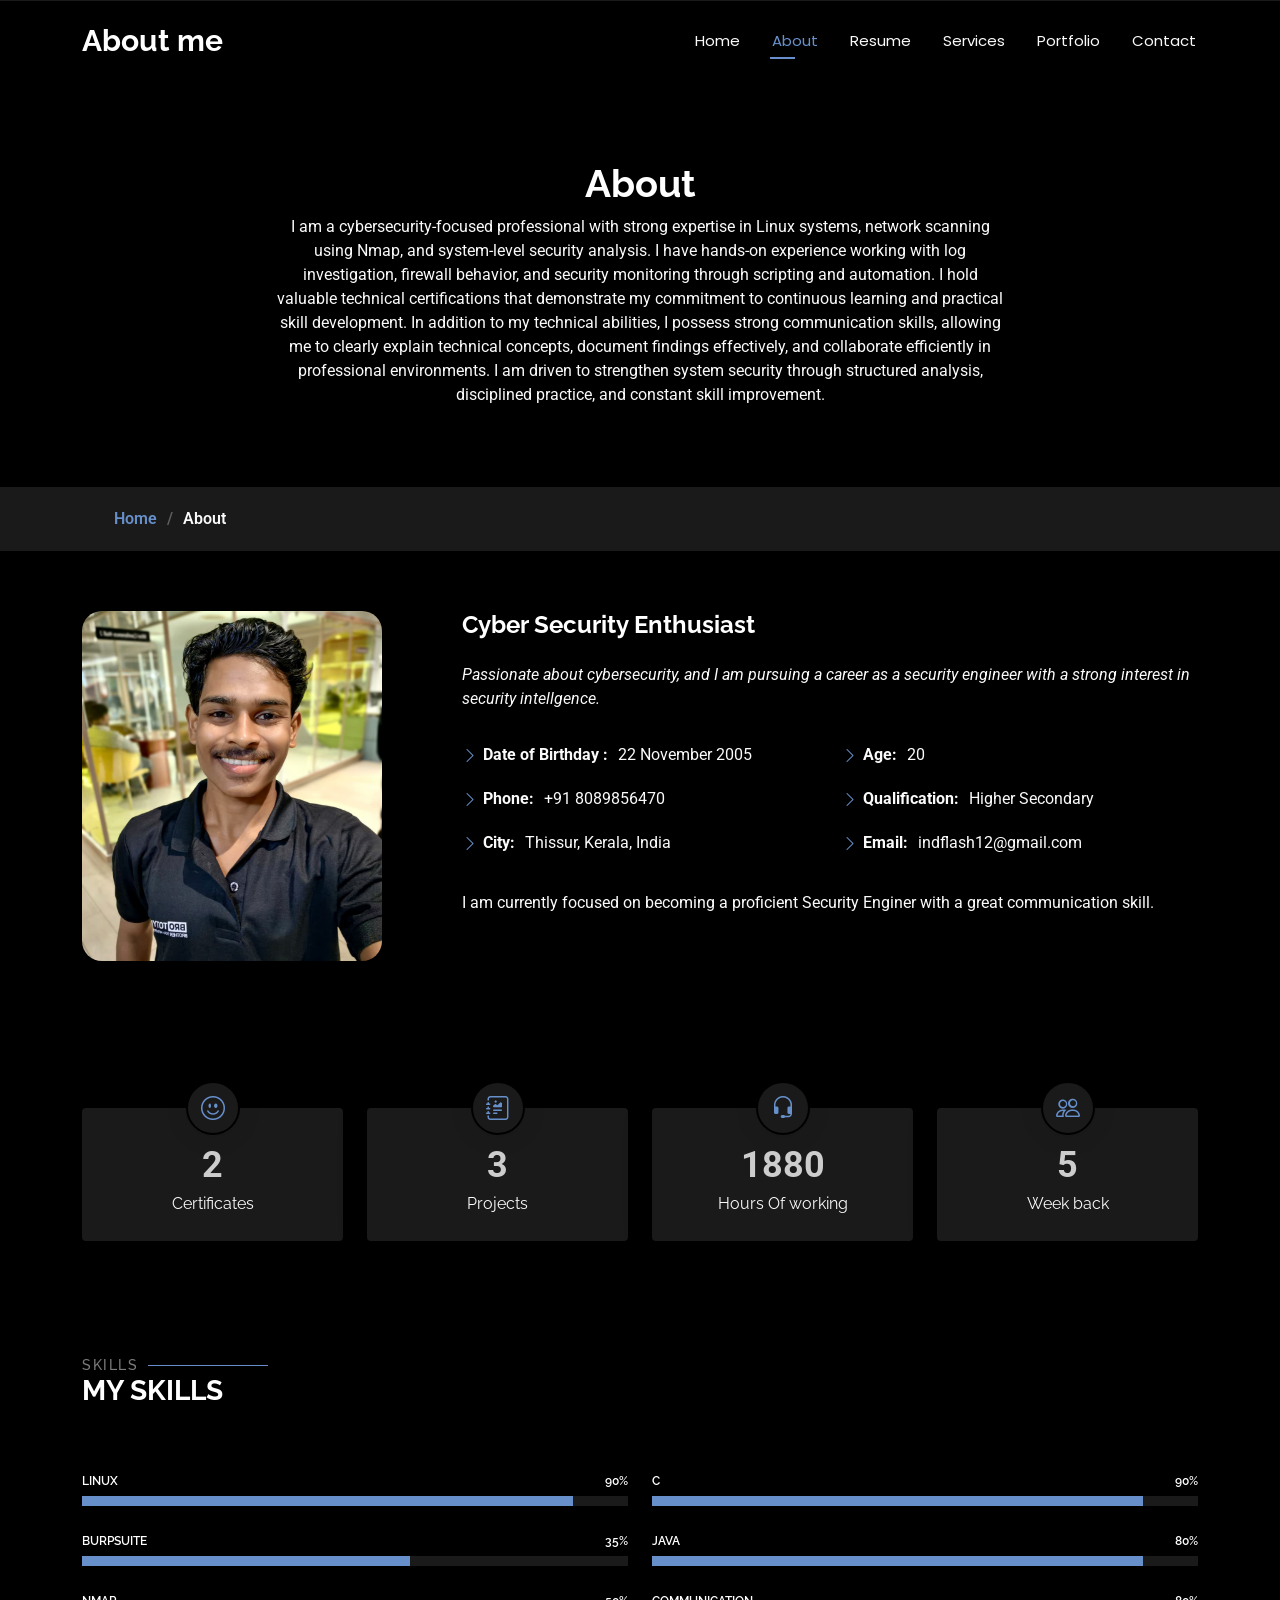
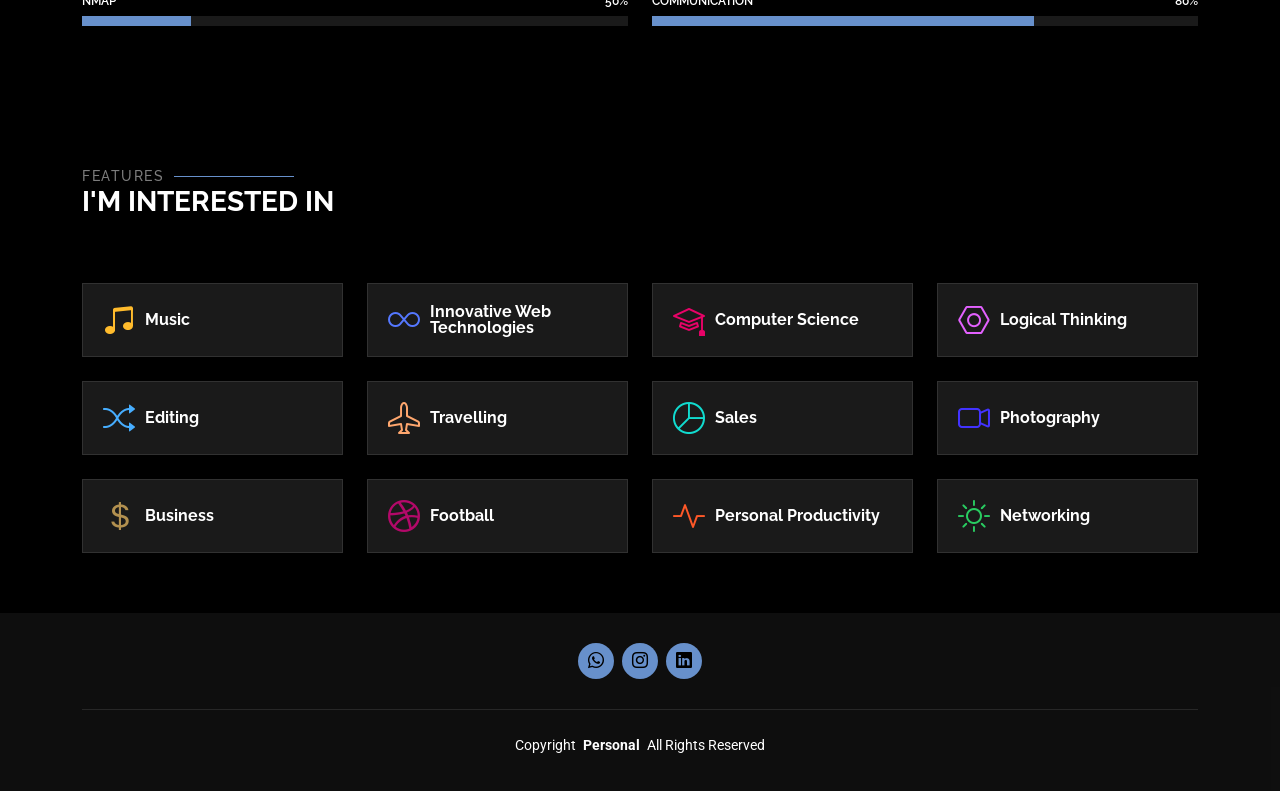
==== about.html @ f8dc9e4d "Add files via upload" ====
<!DOCTYPE html>
<html lang="en">

<head>
  <meta charset="utf-8">
  <meta content="width=device-width, initial-scale=1.0" name="viewport">
  <title>About | Salmanul Faris</title>
  <meta name="description" content="">
  <meta name="keywords" content="">

  <!-- Favicons -->
  <link href="assets/img/apple-touch-icon.png" rel="apple-touch-icon">
  <link rel="icon" href="assets/img/my icon.jpg">

  <!-- Fonts -->
  <link href="https://fonts.googleapis.com" rel="preconnect">
  <link href="https://fonts.gstatic.com" rel="preconnect" crossorigin>
  <link
    href="https://fonts.googleapis.com/css2?family=Roboto:ital,wght@0,100;0,300;0,400;0,500;0,700;0,900;1,100;1,300;1,400;1,500;1,700;1,900&family=Poppins:ital,wght@0,100;0,200;0,300;0,400;0,500;0,600;0,700;0,800;0,900;1,100;1,200;1,300;1,400;1,500;1,600;1,700;1,800;1,900&family=Raleway:ital,wght@0,100;0,200;0,300;0,400;0,500;0,600;0,700;0,800;0,900;1,100;1,200;1,300;1,400;1,500;1,600;1,700;1,800;1,900&display=swap"
    rel="stylesheet">

  <!-- Vendor CSS Files -->
  <link href="assets/vendor/bootstrap/css/bootstrap.min.css" rel="stylesheet">
  <link href="assets/vendor/bootstrap-icons/bootstrap-icons.css" rel="stylesheet">
  <link href="assets/vendor/aos/aos.css" rel="stylesheet">
  <link href="assets/vendor/swiper/swiper-bundle.min.css" rel="stylesheet">
  <link href="assets/vendor/glightbox/css/glightbox.min.css" rel="stylesheet">

  <!-- Main CSS File -->
  <link href="assets/css/main.css" rel="stylesheet">

  <!-- =======================================================
  * Template Name: Personal
  * Template URL: https://bootstrapmade.com/personal-free-resume-bootstrap-template/
  * Updated: Mar 05 2025 with Bootstrap v5.3.3
  * Author: BootstrapMade.com
  * License: https://bootstrapmade.com/license/
  ======================================================== -->
</head>

<body class="about-page">

  <header id="header" class="header d-flex align-items-center fixed-top">
    <div class="container-fluid container-xl position-relative d-flex align-items-center justify-content-between">

      <a href="index.html" class="logo d-flex align-items-center">
        <!-- Uncomment the line below if you also wish to use an image logo -->
        <!-- <img src="assets/img/logo.webp" alt=""> -->
        <h1 class="sitename">About me</h1>
      </a>

      <nav id="navmenu" class="navmenu">
        <ul>
          <li><a href="index.html" target="_self">Home</a></li>
          <li><a href="about.html" class="active" target="_self">About</a></li>
          <li><a href="resume.html" target="_self">Resume</a></li>
          <li><a href="services.html" target="_self">Services</a></li>
          <li><a href="portfolio.html" target="_self">Portfolio</a></li>
          <li><a href="contact.html" target="_self">Contact</a></li>
        </ul>
        <i class="mobile-nav-toggle d-xl-none bi bi-list"></i>
      </nav>

    </div>
  </header>

  <main class="main">

    <!-- Page Title -->
    <div class="page-title" data-aos="fade">
      <div class="heading">
        <div class="container">
          <div class="row d-flex justify-content-center text-center">
            <div class="col-lg-8">
              <h1>About</h1>
              <p class="mb-0">
                I am a cybersecurity-focused professional with strong expertise in Linux systems, network scanning using Nmap, and system-level security analysis. I have hands-on experience working with log investigation, firewall behavior, and security monitoring through scripting and automation.
                I hold valuable technical certifications that demonstrate my commitment to continuous learning and practical skill development.
                In addition to my technical abilities, I possess strong communication skills, allowing me to clearly explain technical concepts, document findings effectively, and collaborate efficiently in professional environments. I am driven to strengthen system security through structured analysis, disciplined practice, and constant skill improvement.

              </p>
            </div>
          </div>
        </div>
      </div>
      <nav class="breadcrumbs">
        <div class="container">
          <ol>
            <li><a href="index.html">Home</a></li>
            <li class="current">About</li>
          </ol>
        </div>
      </nav>
    </div><!-- End Page Title -->

    <!-- About Section -->
    <section id="about" class="about section">

      <div class="container" data-aos="fade-up" data-aos-delay="100">

        <div class="row gy-4 justify-content-center">
          <div class="col-lg-4">
            <img src="assets/img/CORDINATOR.jpeg" class="img-fluid" alt=""
              style="width: 300px; height: 350px; border-radius: 20px;">
          </div>
          <div class="col-lg-8 content">
            <h2>Cyber Security Enthusiast</h2>
            <p class="fst-italic py-3">
              Passionate about cybersecurity, and I am pursuing a career as a security engineer with a strong interest
              in security intellgence.
            </p>
            <div class="row">
              <div class="col-lg-6">
                <ul>
                  <li><i class="bi bi-chevron-right"></i> <strong>Date of Birthday :</strong> <span>22 November
                      2005</span>
                  </li>
                  <li><i class="bi bi-chevron-right"></i> <strong>Phone:</strong> <span>+91 8089856470</span></li>
                  <li><i class="bi bi-chevron-right"></i> <strong>City:</strong> <span>Thissur, Kerala, India</span>
                  </li>
                </ul>
              </div>
              <div class="col-lg-6">
                <ul>
                  <li><i class="bi bi-chevron-right"></i> <strong>Age:</strong> <span>20</span></li>
                  <li><i class="bi bi-chevron-right"></i> <strong>Qualification:</strong> <span>Higher Secondary</span>
                  </li>
                  <li><i class="bi bi-chevron-right"></i> <strong>Email:</strong> <span>indflash12@gmail.com</span>
                  </li>
                </ul>
              </div>
            </div>
            <p class="py-3">
              I am currently focused on becoming a proficient Security Enginer with a great communication skill.

            </p>
          </div>
        </div>

      </div>

    </section><!-- /About Section -->

    <!-- Stats Section -->
    <section id="stats" class="stats section">

      <div class="container" data-aos="fade-up" data-aos-delay="100">

        <div class="row gy-4">

          <div class="col-lg-3 col-md-6 d-flex flex-column align-items-center">
            <i class="bi bi-emoji-smile"></i>
            <div class="stats-item">
              <span data-purecounter-start="0" data-purecounter-end="3" data-purecounter-duration="1"
                class="purecounter"></span>
              <p>Certificates</p>
            </div>
          </div><!-- End Stats Item -->

          <div class="col-lg-3 col-md-6 d-flex flex-column align-items-center">
            <i class="bi bi-journal-richtext"></i>
            <div class="stats-item">
              <span data-purecounter-start="0" data-purecounter-end="5" data-purecounter-duration="1"
                class="purecounter"></span>
              <p>Projects</p>
            </div>
          </div><!-- End Stats Item -->

          <div class="col-lg-3 col-md-6 d-flex flex-column align-items-center">
            <i class="bi bi-headset"></i>
            <div class="stats-item">
              <span data-purecounter-start="0" data-purecounter-end="3134" data-purecounter-duration="1"
                class="purecounter"></span>
              <p>Hours Of working</p>
            </div>
          </div><!-- End Stats Item -->

          <div class="col-lg-3 col-md-6 d-flex flex-column align-items-center">
            <i class="bi bi-people"></i>
            <div class="stats-item">
              <span data-purecounter-start="0" data-purecounter-end="5" data-purecounter-duration="0"
                class="purecounter"></span>
              <p>Week back</p>
            </div>
          </div><!-- End Stats Item -->

        </div>

      </div>

    </section><!-- /Stats Section -->

    <!-- Skills Section -->
    <section id="skills" class="skills section">

      <!-- Section Title -->
      <div class="container section-title" data-aos="fade-up">
        <h2>Skills</h2>
        <div><span>My</span> <span class="description-title">Skills</span></div>
      </div><!-- End Section Title -->

      <div class="container" data-aos="fade-up" data-aos-delay="100">

        <div class="row skills-content skills-animation">

          <div class="col-lg-6">

            <div class="progress">
              <span class="skill"><span>Linux</span> <i class="val">90%</i></span>
              <div class="progress-bar-wrap">
                <div class="progress-bar" role="progressbar" aria-valuenow="90" aria-valuemin="0" aria-valuemax="100">
                </div>
              </div>
            </div><!-- End Skills Item -->

            <div class="progress">
              <span class="skill"><span>Burpsuite</span> <i class="val">35%</i></span>
              <div class="progress-bar-wrap">
                <div class="progress-bar" role="progressbar" aria-valuenow="60" aria-valuemin="0" aria-valuemax="100">
                </div>
              </div>
            </div><!-- End Skills Item -->

            <div class="progress">
              <span class="skill"><span>Nmap</span> <i class="val">50%</i></span>
              <div class="progress-bar-wrap">
                <div class="progress-bar" role="progressbar" aria-valuenow="20" aria-valuemin="0" aria-valuemax="100">
                </div>
              </div>
            </div><!-- End Skills Item -->

          </div>

          <div class="col-lg-6">

            <div class="progress">
              <span class="skill"><span>C</span> <i class="val">90%</i></span>
              <div class="progress-bar-wrap">
                <div class="progress-bar" role="progressbar" aria-valuenow="90" aria-valuemin="0" aria-valuemax="100">
                </div>
              </div>
            </div><!-- End Skills Item -->

            <div class="progress">
              <span class="skill"><span>Java</span> <i class="val">80%</i></span>
              <div class="progress-bar-wrap">
                <div class="progress-bar" role="progressbar" aria-valuenow="90" aria-valuemin="0" aria-valuemax="100">
                </div>
              </div>
            </div><!-- End Skills Item -->

            <div class="progress">
              <span class="skill"><span>Communication </span> <i class="val">80%</i></span>
              <div class="progress-bar-wrap">
                <div class="progress-bar" role="progressbar" aria-valuenow="70" aria-valuemin="0" aria-valuemax="100">
                </div>
              </div>
            </div><!-- End Skills Item -->

          </div>

        </div>

      </div>

    </section><!-- /Skills Section -->

    <!-- Interests Section -->
    <section id="interests" class="interests section">

      <!-- Section Title -->
      <div class="container section-title" data-aos="fade-up">
        <h2>Features</h2>
        <div><span>I'm</span> <span class="description-title">interested in</span></div>
      </div><!-- End Section Title -->

      <div class="container">

        <div class="row gy-4">

          <div class="col-lg-3 col-md-4" data-aos="fade-up" data-aos-delay="100">
            <div class="features-item">
              <i class="bi bi-music-note-beamed" style="color: #ffbb2c;"></i>
              <h3><a href="" class="stretched-link">Music</a></h3>
            </div>
          </div><!-- End Feature Item -->

          <div class="col-lg-3 col-md-4" data-aos="fade-up" data-aos-delay="200">
            <div class="features-item">
              <i class="bi bi-infinity" style="color: #5578ff;"></i>
              <h3><a href="" class="stretched-link">Innovative Web Technologies</a></h3>
            </div>
          </div><!-- End Feature Item -->

          <div class="col-lg-3 col-md-4" data-aos="fade-up" data-aos-delay="300">
            <div class="features-item">
              <i class="bi bi-mortarboard" style="color: #e80368;"></i>
              <h3><a href="" class="stretched-link">Computer Science</a></h3>
            </div>
          </div><!-- End Feature Item -->

          <div class="col-lg-3 col-md-4" data-aos="fade-up" data-aos-delay="400">
            <div class="features-item">
              <i class="bi bi-nut" style="color: #e361ff;"></i>
              <h3><a href="" class="stretched-link">Logical Thinking</a></h3>
            </div>
          </div><!-- End Feature Item -->

          <div class="col-lg-3 col-md-4" data-aos="fade-up" data-aos-delay="500">
            <div class="features-item">
              <i class="bi bi-shuffle" style="color: #47aeff;"></i>
              <h3><a href="" class="stretched-link">Editing</a></h3>
            </div>
          </div><!-- End Feature Item -->

          <div class="col-lg-3 col-md-4" data-aos="fade-up" data-aos-delay="600">
            <div class="features-item">
              <i class="bi bi-airplane" style="color: #ffa76e;"></i>
              <h3><a href="" class="stretched-link">Travelling</a></h3>
            </div>
          </div><!-- End Feature Item -->

          <div class="col-lg-3 col-md-4" data-aos="fade-up" data-aos-delay="700">
            <div class="features-item">
              <i class="bi bi-pie-chart" style="color: #11dbcf;"></i>
              <h3><a href="" class="stretched-link">Sales</a></h3>
            </div>
          </div><!-- End Feature Item -->

          <div class="col-lg-3 col-md-4" data-aos="fade-up" data-aos-delay="800">
            <div class="features-item">
              <i class="bi bi-camera-video" style="color: #4233ff;"></i>
              <h3><a href="" class="stretched-link">Photography</a></h3>
            </div>
          </div><!-- End Feature Item -->

          <div class="col-lg-3 col-md-4" data-aos="fade-up" data-aos-delay="900">
            <div class="features-item">
              <i class="bi bi-currency-dollar" style="color: #b2904f;"></i>
              <h3><a href="" class="stretched-link">Business</a></h3>
            </div>
          </div><!-- End Feature Item -->

          <div class="col-lg-3 col-md-4" data-aos="fade-up" data-aos-delay="1000">
            <div class="features-item">
              <i class="bi bi-dribbble" style="color: #b20969;"></i>
              <h3><a href="" class="stretched-link">Football</a></h3>
            </div>
          </div><!-- End Feature Item -->

          <div class="col-lg-3 col-md-4" data-aos="fade-up" data-aos-delay="1100">
            <div class="features-item">
              <i class="bi bi-activity" style="color: #ff5828;"></i>
              <h3><a href="" class="stretched-link">Personal Productivity</a></h3>
            </div>
          </div><!-- End Feature Item -->

          <div class="col-lg-3 col-md-4" data-aos="fade-up" data-aos-delay="1200">
            <div class="features-item">
              <i class="bi bi-brightness-high" style="color: #29cc61;"></i>
              <h3><a href="" class="stretched-link">Networking </a></h3>
            </div>
          </div><!-- End Feature Item -->

        </div>

      </div>

    </section><!-- /Interests Section -->

  </main>

  <footer id="footer" class="footer dark-background">
    <div class="container">
      <div class="social-links d-flex justify-content-center">
        <a href="https://wa.me/8139803509"><i class="bi bi-whatsapp"></i></a>
        <!-- <a href="https://www.facebook.com/share/1PWRgGKurD/?mibextid=wwXIfr"><i class="bi bi-facebook"></i></a> -->
        <a href="https://www.instagram.com/salmanuleyy/"><i class="bi bi-instagram"></i></a>
        <a href="https://www.linkedin.com/in/salmanul-faris-62667a25b/"><i class="bi bi-linkedin"></i></a>
      </div>

    </div>
    <div class="container">
      <div class="copyright">
        <span>Copyright</span> <strong class="px-1 sitename">Personal</strong> <span>All Rights Reserved</span>
      </div>
      <div class="credits">
        <!-- All the links in the footer should remain intact. -->
        <!-- You can delete the links only if you've purchased the pro version. -->
        <!-- Licensing information: https://bootstrapmade.com/license/ -->
        <!-- Purchase the pro version with working PHP/AJAX contact form: [buy-url] -->
        <!-- Designed by <a href="https://bootstrapmade.com/">BootstrapMade</a> -->
      </div>
    </div>
    </div>
  </footer>

  <!-- Scroll Top -->
  <a href="#" id="scroll-top" class="scroll-top d-flex align-items-center justify-content-center"><i
      class="bi bi-arrow-up-short"></i></a>

  <!-- Preloader -->
  <div id="preloader"></div>

  <!-- Vendor JS Files -->
  <script src="assets/vendor/bootstrap/js/bootstrap.bundle.min.js"></script>
  <script src="assets/vendor/php-email-form/validate.js"></script>
  <script src="assets/vendor/aos/aos.js"></script>
  <script src="assets/vendor/typed.js/typed.umd.js"></script>
  <script src="assets/vendor/purecounter/purecounter_vanilla.js"></script>
  <script src="assets/vendor/waypoints/noframework.waypoints.js"></script>
  <script src="assets/vendor/swiper/swiper-bundle.min.js"></script>
  <script src="assets/vendor/glightbox/js/glightbox.min.js"></script>
  <script src="assets/vendor/imagesloaded/imagesloaded.pkgd.min.js"></script>
  <script src="assets/vendor/isotope-layout/isotope.pkgd.min.js"></script>

  <!-- Main JS File -->
  <script src="assets/js/main.js"></script>

</body>

</html>
---- assets/css/main.css ----
/**
* Template Name: Personal
* Template URL: https://bootstrapmade.com/personal-free-resume-bootstrap-template/
* Updated: Mar 05 2025 with Bootstrap v5.3.3
* Author: BootstrapMade.com
* License: https://bootstrapmade.com/license/
*/

/*--------------------------------------------------------------
# Font & Color Variables
# Help: https://bootstrapmade.com/color-system/
--------------------------------------------------------------*/
/* Fonts */
:root {
  --default-font: "Roboto",  system-ui, -apple-system, "Segoe UI", Roboto, "Helvetica Neue", Arial, "Noto Sans", "Liberation Sans", sans-serif, "Apple Color Emoji", "Segoe UI Emoji", "Segoe UI Symbol", "Noto Color Emoji";
  --heading-font: "Raleway",  sans-serif;
  --nav-font: "Poppins",  sans-serif;
}

/* Global Colors - The following color variables are used throughout the website. Updating them here will change the color scheme of the entire website */
:root { 
  --background-color: #000000; /* Background color for the entire website, including individual sections */
  --default-color: #fafafa; /* Default color used for the majority of the text content across the entire website */
  --heading-color: #ffffff; /* Color for headings, subheadings and title throughout the website */
  --accent-color:#6790cb; /* Accent color that represents your brand on the website. It's used for buttons, links, and other elements that need to stand out */
  --surface-color: #1a1a1a; /* The surface color is used as a background of boxed elements within sections, such as cards, icon boxes, or other elements that require a visual separation from the global background. */
  --contrast-color: #000000; /* Contrast color for text, ensuring readability against backgrounds of accent, heading, or default colors. */
}

/* Nav Menu Colors - The following color variables are used specifically for the navigation menu. They are separate from the global colors to allow for more customization options */
:root {
  --nav-color: #fafafa;  /* The default color of the main navmenu links */
  --nav-hover-color: #6790cb; /* Applied to main navmenu links when they are hovered over or active */
  --nav-mobile-background-color: #1a1a1a; /* Used as the background color for mobile navigation menu */
  --nav-dropdown-background-color: #1a1a1a; /* Used as the background color for dropdown items that appear when hovering over primary navigation items */
  --nav-dropdown-color: #fafafa; /* Used for navigation links of the dropdown items in the navigation menu. */
  --nav-dropdown-hover-color: #6790cb; /* Similar to --nav-hover-color, this color is applied to dropdown navigation links when they are hovered over. */
}

/* Color Presets - These classes override global colors when applied to any section or element, providing reuse of the sam color scheme. */

.light-background {
  --background-color: #1a1a1a;
  --surface-color: #343434;
}

.dark-background {
  --background-color: rgba(15, 15, 15, 0.975);
  --default-color: #ffffff;
  --heading-color: #ffffff;
  --surface-color: #292929f9;
  --contrast-color: #000000;
}
.custom-img {
  max-width: 100%;
  height: auto;
  border-radius: 50%;
  margin-right: 0;
}

@media (max-width: 888px) {
  .custom-img {
    width: 350px;
    height: 400px;
    margin-right: 150px;
  }
}
@media (max-width: 668px) {
  .custom-img {
    width: 250px;
    height: 200px;
    margin-right: 150px;
  }
}
@media (max-width: 468px) {
  .custom-img {
    width: 150px;
    height: 150px;
    margin-right: 150px;
  }
}
.container img{
 object-fit: cover;
 width: 500px;
}
/* Smooth scroll */
:root {
  scroll-behavior: smooth;
}
.size{
  margin-left:40px;
}
/*--------------------------------------------------------------
# General Styling & Shared Classes
--------------------------------------------------------------*/
body {
  color: var(--default-color);
  background-color: var(--background-color);
  font-family: var(--default-font);
}

a {
  color: var(--accent-color);
  text-decoration: none;
  transition: 0.3s;
}

a:hover {
  color: color-mix(in srgb, var(--accent-color), transparent 25%);
  text-decoration: none;
}

h1,
h2,
h3,
h4,
h5,
h6 {
  color: var(--heading-color);
  font-family: var(--heading-font);
}

/* PHP Email Form Messages
------------------------------*/
.php-email-form .error-message {
  display: none;
  background: #df1529;
  color: #ffffff;
  text-align: left;
  padding: 15px;
  margin-bottom: 24px;
  font-weight: 600;
}

.php-email-form .sent-message {
  display: none;
  color: #ffffff;
  background: #059652;
  text-align: center;
  padding: 15px;
  margin-bottom: 24px;
  font-weight: 600;
}

.php-email-form .loading {
  display: none;
  background: var(--surface-color);
  text-align: center;
  padding: 15px;
  margin-bottom: 24px;
}

.php-email-form .loading:before {
  content: "";
  display: inline-block;
  border-radius: 50%;
  width: 24px;
  height: 24px;
  margin: 0 10px -6px 0;
  border: 3px solid var(--accent-color);
  border-top-color: var(--surface-color);
  animation: php-email-form-loading 1s linear infinite;
}

@keyframes php-email-form-loading {
  0% {
    transform: rotate(0deg);
  }

  100% {
    transform: rotate(360deg);
  }
}

/*--------------------------------------------------------------
# Global Header
--------------------------------------------------------------*/
.header {
  --background-color: rgba(0, 0, 0, 0);
  color: var(--default-color);
  background-color: var(--background-color);
  padding: 15px 0;
  transition: all 0.5s;
  z-index: 997;
}

.header .logo {
  line-height: 1;
}

.header .logo img {
  max-height: 32px;
  margin-right: 8px;
}

.header .logo h1 {
  font-size: 30px;
  margin: 0;
  font-weight: 700;
  color: var(--heading-color);
}

.scrolled .header {
  box-shadow: 0px 0 18px rgba( 0, 0, 0.1);
}

/* Global Header on Scroll
------------------------------*/
.scrolled .header {
  --background-color: rgba(0, 0, 0, 0.8);
}

/*--------------------------------------------------------------
# Navigation Menu
--------------------------------------------------------------*/
/* Desktop Navigation */
@media (min-width: 1200px) {
  .navmenu {
    padding: 0;
  }

  .navmenu ul {
    margin: 0;
    padding: 0;
    display: flex;
    list-style: none;
    align-items: center;
  }

  .navmenu li {
    position: relative;
  }

  .navmenu>ul>li {
    white-space: nowrap;
    padding: 15px 14px;
  }

  .navmenu>ul>li:last-child {
    padding-right: 0;
  }

  .navmenu a,
  .navmenu a:focus {
    color: var(--nav-color);
    font-size: 15px;
    padding: 0 2px;
    font-family: var(--nav-font);
    font-weight: 400;
    display: flex;
    align-items: center;
    justify-content: space-between;
    white-space: nowrap;
    transition: 0.3s;
    position: relative;
  }

  .navmenu a i,
  .navmenu a:focus i {
    font-size: 12px;
    line-height: 0;
    margin-left: 5px;
    transition: 0.3s;
  }

  .navmenu>ul>li>a:before {
    content: "";
    position: absolute;
    height: 2px;
    bottom: -6px;
    left: 0;
    background-color: var(--nav-hover-color);
    visibility: hidden;
    width: 0px;
    transition: all 0.3s ease-in-out 0s;
  }

  .navmenu a:hover:before,
  .navmenu li:hover>a:before,
  .navmenu .active:before {
    visibility: visible;
    width: 25px;
  }

  .navmenu li:hover>a,
  .navmenu .active,
  .navmenu .active:focus {
    color: var(--nav-hover-color);
  }

  .navmenu .dropdown ul {
    margin: 0;
    padding: 10px 0;
    background: var(--nav-dropdown-background-color);
    display: block;
    position: absolute;
    visibility: hidden;
    left: 14px;
    top: 130%;
    opacity: 0;
    transition: 0.3s;
    border-radius: 4px;
    z-index: 99;
    box-shadow: 0px 0px 30px rgba(0, 0, 0, 0.1);
  }

  .navmenu .dropdown ul li {
    min-width: 200px;
  }

  .navmenu .dropdown ul a {
    padding: 10px 20px;
    font-size: 15px;
    text-transform: none;
    color: var(--nav-dropdown-color);
  }

  .navmenu .dropdown ul a i {
    font-size: 12px;
  }

  .navmenu .dropdown ul a:hover,
  .navmenu .dropdown ul .active:hover,
  .navmenu .dropdown ul li:hover>a {
    color: var(--nav-dropdown-hover-color);
  }

  .navmenu .dropdown:hover>ul {
    opacity: 1;
    top: 100%;
    visibility: visible;
  }

  .navmenu .dropdown .dropdown ul {
    top: 0;
    left: -90%;
    visibility: hidden;
  }

  .navmenu .dropdown .dropdown:hover>ul {
    opacity: 1;
    top: 0;
    left: -100%;
    visibility: visible;
  }
}

/* Mobile Navigation */
@media (max-width: 1199px) {
  .mobile-nav-toggle {
    color: var(--nav-color);
    font-size: 28px;
    line-height: 0;
    margin-right: 10px;
    cursor: pointer;
    transition: color 0.3s;
  }

  .navmenu {
    padding: 0;
    z-index: 9997;
  }

  .navmenu ul {
    display: none;
    list-style: none;
    position: absolute;
    inset: 60px 20px 20px 20px;
    padding: 10px 0;
    margin: 0;
    border-radius: 6px;
    background-color: var(--nav-mobile-background-color);
    border: 1px solid color-mix(in srgb, var(--default-color), transparent 90%);
    box-shadow: none;
    overflow-y: auto;
    transition: 0.3s;
    z-index: 9998;
  }

  .navmenu a,
  .navmenu a:focus {
    color: var(--nav-dropdown-color);
    padding: 10px 20px;
    font-family: var(--nav-font);
    font-size: 17px;
    font-weight: 500;
    display: flex;
    align-items: center;
    justify-content: space-between;
    white-space: nowrap;
    transition: 0.3s;
  }

  .navmenu a i,
  .navmenu a:focus i {
    font-size: 12px;
    line-height: 0;
    margin-left: 5px;
    width: 30px;
    height: 30px;
    display: flex;
    align-items: center;
    justify-content: center;
    border-radius: 50%;
    transition: 0.3s;
    background-color: color-mix(in srgb, var(--accent-color), transparent 90%);
  }

  .navmenu a i:hover,
  .navmenu a:focus i:hover {
    background-color: var(--accent-color);
    color: var(--contrast-color);
  }

  .navmenu a:hover,
  .navmenu .active,
  .navmenu .active:focus {
    color: var(--nav-dropdown-hover-color);
  }

  .navmenu .active i,
  .navmenu .active:focus i {
    background-color: var(--accent-color);
    color: var(--contrast-color);
    transform: rotate(180deg);
  }

  .navmenu .dropdown ul {
    position: static;
    display: none;
    z-index: 99;
    padding: 10px 0;
    margin: 10px 20px;
    background-color: var(--nav-dropdown-background-color);
    transition: all 0.5s ease-in-out;
  }

  .navmenu .dropdown ul ul {
    background-color: rgba(33, 37, 41, 0.1);
  }

  .navmenu .dropdown>.dropdown-active {
    display: block;
    background-color: rgba(33, 37, 41, 0.03);
  }

  .mobile-nav-active {
    overflow: hidden;
  }

  .mobile-nav-active .mobile-nav-toggle {
    color: #fff;
    position: absolute;
    font-size: 32px;
    top: 15px;
    right: 15px;
    margin-right: 0;
    z-index: 9999;
  }

  .mobile-nav-active .navmenu {
    position: fixed;
    overflow: hidden;
    inset: 0;
    background: rgba(33, 37, 41, 0.8);
    transition: 0.3s;
  }

  .mobile-nav-active .navmenu>ul {
    display: block;
  }
}

/*--------------------------------------------------------------
# Global Footer
--------------------------------------------------------------*/
.footer {
  color: var(--default-color);
  background-color: var(--background-color);
  font-size: 14px;
  text-align: center;
  padding: 30px 0;
  position: relative;
}

.footer h3 {
  font-size: 36px;
  font-weight: 700;
  position: relative;
  padding: 0;
  margin: 0 0 15px 0;
}

.footer p {
  font-size: 15;
  font-style: italic;
  padding: 0;
  margin: 0 0 30px 0;
}

.footer .social-links {
  margin: 0 0 30px 0;
}

.footer .social-links a {
  font-size: 16px;
  display: flex;
  align-items: center;
  justify-content: center;
  background: var(--accent-color);
  color: var(--contrast-color);
  line-height: 1;
  margin: 0 4px;
  border-radius: 50%;
  text-align: center;
  width: 36px;
  height: 36px;
  transition: 0.3s;
}

.footer .social-links a:hover {
  background: color-mix(in srgb, var(--accent-color), transparent 20%);
  text-decoration: none;
}

.footer .copyright {
  padding-top: 25px;
  border-top: 1px solid color-mix(in srgb, var(--default-color), transparent 90%);
}

.footer .credits {
  font-size: 13px;
  padding-top: 5px;
}

/*--------------------------------------------------------------
# Preloader
--------------------------------------------------------------*/
#preloader {
  position: fixed;
  inset: 0;
  z-index: 999999;
  overflow: hidden;
  background: var(--background-color);
  transition: all 0.6s ease-out;
}

#preloader:before {
  content: "";
  position: fixed;
  top: calc(50% - 30px);
  left: calc(50% - 30px);
  border: 6px solid #ffffff;
  border-color: var(--accent-color) transparent var(--accent-color) transparent;
  border-radius: 50%;
  width: 60px;
  height: 60px;
  animation: animate-preloader 1.5s linear infinite;
}

@keyframes animate-preloader {
  0% {
    transform: rotate(0deg);
  }

  100% {
    transform: rotate(360deg);
  }
}

/*--------------------------------------------------------------
# Scroll Top Button
--------------------------------------------------------------*/
.scroll-top {
  position: fixed;
  visibility: hidden;
  opacity: 0;
  right: 15px;
  bottom: -15px;
  z-index: 99999;
  background-color: var(--accent-color);
  width: 44px;
  height: 44px;
  border-radius: 50px;
  transition: all 0.4s;
}

.scroll-top i {
  font-size: 24px;
  color: var(--contrast-color);
  line-height: 0;
}

.scroll-top:hover {
  background-color: color-mix(in srgb, var(--accent-color), transparent 20%);
  color: var(--contrast-color);
}

.scroll-top.active {
  visibility: visible;
  opacity: 1;
  bottom: 15px;
}

/*--------------------------------------------------------------
# Disable aos animation delay on mobile devices
--------------------------------------------------------------*/
@media screen and (max-width: 768px) {
  [data-aos-delay] {
    transition-delay: 0 !important;
  }
}

/*--------------------------------------------------------------
# Global Page Titles & Breadcrumbs
--------------------------------------------------------------*/
.page-title {
  color: var(--default-color);
  background-color: var(--background-color);
  position: relative;
}

.page-title .heading {
  padding: 160px 0 80px 0;
  border-top: 1px solid color-mix(in srgb, var(--default-color), transparent 90%);
}

.page-title .heading h1 {
  font-size: 38px;
  font-weight: 700;
}

.page-title nav {
  background-color: color-mix(in srgb, var(--default-color), transparent 90%);
  padding: 20px 0;
}

.page-title nav ol {
  display: flex;
  flex-wrap: wrap;
  list-style: none;
  margin: 0;
  font-size: 16px;
  font-weight: 600;
}

.page-title nav ol li+li {
  padding-left: 10px;
}

.page-title nav ol li+li::before {
  content: "/";
  display: inline-block;
  padding-right: 10px;
  color: color-mix(in srgb, var(--default-color), transparent 70%);
}

/*--------------------------------------------------------------
# Global Sections
--------------------------------------------------------------*/
section,
.section {
  color: var(--default-color);
  background-color: var(--background-color);
  padding: 60px 0;
  scroll-margin-top: 100px;
  overflow: clip;
}

@media (max-width: 1199px) {

  section,
  .section {
    scroll-margin-top: 66px;
  }
}

/*--------------------------------------------------------------
# Global Section Titles
--------------------------------------------------------------*/
.section-title {
  padding-bottom: 60px;
  position: relative;
}

.section-title h2 {
  font-size: 14px;
  font-weight: 500;
  padding: 0;
  line-height: 1px;
  margin: 0;
  letter-spacing: 1.5px;
  text-transform: uppercase;
  color: color-mix(in srgb, var(--default-color), transparent 50%);
  position: relative;
}

.section-title h2::after {
  content: "";
  width: 120px;
  height: 1px;
  display: inline-block;
  background: var(--accent-color);
  margin: 4px 10px;
}

.section-title div {
  color: var(--heading-color);
  margin: 0;
  margin: 0;
  font-size: 28px;
  font-weight: 700;
  text-transform: uppercase;
  font-family: var(--heading-font);
}

/*--------------------------------------------------------------
# Hero Section
--------------------------------------------------------------*/
.hero {
  width: 100%;
  min-height: 100vh;
  position: relative;
  padding: 80px 0;
  display: flex;
  align-items: center;
  justify-content: center;
}

.hero .container {
  position: relative;
  z-index: 3;
}

.hero h2 {
  color: rgb(192, 190, 190);
  margin: 0;
  font-size: 64px;
  font-weight: 700;
}

.hero p {
  margin: 5px 0 0 0;
  font-size: 26px;
}

.hero p span {
  letter-spacing: 1px;
  border-bottom: 2px solid var(--accent-color);
}

.hero .social-links {
  margin-top: 25px;
}

.hero .social-links a {
  background-color: color-mix(in srgb, var(--default-color), transparent 90%);
  color: var(--default-color);
  font-size: 14px;
  width: 40px;
  height: 40px;
  border-radius: 50px;
  display: inline-flex;
  align-items: center;
  justify-content: center;
  margin-right: 20px;
  transition: 0.3s;
}

.hero .social-links a:hover {
  background-color: var(--accent-color);
}

@media (max-width: 768px) {
  .hero h2 {
    font-size: 32px;
  }

  .hero p {
    font-size: 20px;
  }
}

/*--------------------------------------------------------------
# About Section
--------------------------------------------------------------*/
.about .content h2 {
  font-weight: 700;
  font-size: 24px;
}

.about .content ul {
  list-style: none;
  padding: 0;
}

.about .content ul li {
  margin-bottom: 20px;
  display: flex;
  align-items: center;
}

.about .content ul strong {
  margin-right: 10px;
}

.about .content ul i {
  font-size: 16px;
  margin-right: 5px;
  color: var(--accent-color);
  line-height: 0;
}

/*--------------------------------------------------------------
# Stats Section
--------------------------------------------------------------*/
.stats i {
  background-color: var(--surface-color);
  color: var(--accent-color);
  box-shadow: 0px 2px 25px rgba(0, 0, 0, 0.1);
  width: 54px;
  height: 54px;
  font-size: 24px;
  border-radius: 50px;
  border: 2px solid var(--background-color);
  display: inline-flex;
  align-items: center;
  justify-content: center;
  position: relative;
  z-index: 1;
}

.stats .stats-item {
  background-color: var(--surface-color);
  margin-top: -27px;
  padding: 30px 30px 25px 30px;
  width: 100%;
  position: relative;
  text-align: center;
  box-shadow: 0px 2px 35px rgba(0, 0, 0, 0.1);
  border-radius: 4px;
  z-index: 0;
}

.stats .stats-item span {
  font-size: 36px;
  display: block;
  font-weight: 700;
  color: color-mix(in srgb, var(--default-color), transparent 20%);
}

.stats .stats-item p {
  padding: 0;
  margin: 0;
  font-family: var(--heading-font);
  font-size: 16px;
}

/*--------------------------------------------------------------
# Skills Section
--------------------------------------------------------------*/
.skills .progress {
  height: 60px;
  display: block;
  background: none;
  border-radius: 0;
}

.skills .progress .skill {
  color: var(--heading-color);
  padding: 0;
  margin: 0 0 6px 0;
  text-transform: uppercase;
  display: block;
  font-weight: 600;
  font-family: var(--heading-font);
}

.skills .progress .skill .val {
  float: right;
  font-style: normal;
}

.skills .progress-bar-wrap {
  background: color-mix(in srgb, var(--default-color), transparent 90%);
  height: 10px;
}

.skills .progress-bar {
  width: 1px;
  height: 10px;
  transition: 0.9s;
  background-color: var(--accent-color);
}

/*--------------------------------------------------------------
# Interests Section
--------------------------------------------------------------*/
.interests .features-item {
  background-color: var(--surface-color);
  display: flex;
  align-items: center;
  padding: 20px;
  transition: 0.3s;
  border: 1px solid color-mix(in srgb, var(--default-color), transparent 90%);
  position: relative;
}

.interests .features-item i {
  font-size: 32px;
  padding-right: 10px;
  line-height: 0;
}

.interests .features-item h3 {
  font-weight: 700;
  margin: 0;
  padding: 0;
  line-height: 1;
  font-size: 16px;
}

.interests .features-item h3 a {
  color: var(--heading-color);
  transition: 0.3s;
}

.interests .features-item:hover {
  border-color: var(--accent-color);
}

.interests .features-item:hover h3 a {
  color: var(--accent-color);
}

/*--------------------------------------------------------------
# Testimonials Section
--------------------------------------------------------------*/
.testimonials .testimonials-carousel,
.testimonials .testimonials-slider {
  overflow: hidden;
}

.testimonials .testimonial-item {
  box-sizing: content-box;
  min-height: 320px;
}

.testimonials .testimonial-item .testimonial-img {
  width: 90px;
  border-radius: 50%;
  margin: -40px 0 0 40px;
  position: relative;
  z-index: 2;
  border: 6px solid var(--background-color);
}

.testimonials .testimonial-item h3 {
  font-size: 18px;
  font-weight: bold;
  margin: 10px 0 5px 45px;
}

.testimonials .testimonial-item h4 {
  font-size: 14px;
  color: color-mix(in srgb, var(--default-color), transparent 20%);
  margin: 0 0 0 45px;
}

.testimonials .testimonial-item .quote-icon-left,
.testimonials .testimonial-item .quote-icon-right {
  color: color-mix(in srgb, var(--accent-color), transparent 50%);
  font-size: 26px;
  line-height: 0;
}

.testimonials .testimonial-item .quote-icon-left {
  display: inline-block;
  left: -5px;
  position: relative;
}

.testimonials .testimonial-item .quote-icon-right {
  display: inline-block;
  right: -5px;
  position: relative;
  top: 10px;
  transform: scale(-1, -1);
}

.testimonials .testimonial-item p {
  font-style: italic;
  margin: 0 15px 0 15px;
  padding: 20px 20px 60px 20px;
  background: var(--surface-color);
  border-radius: 6px;
  position: relative;
  z-index: 1;
}

.testimonials .swiper-wrapper {
  height: auto;
}

.testimonials .swiper-pagination {
  margin-top: 20px;
  position: relative;
}

.testimonials .swiper-pagination .swiper-pagination-bullet {
  width: 12px;
  height: 12px;
  background-color: var(--background-color);
  opacity: 1;
  border: 1px solid var(--accent-color);
}

.testimonials .swiper-pagination .swiper-pagination-bullet-active {
  background-color: var(--accent-color);
}

/*--------------------------------------------------------------
# Resume Section
--------------------------------------------------------------*/
.resume .resume-title {
  color: var(--heading-color);
  font-size: 26px;
  font-weight: 700;
  margin-top: 20px;
  margin-bottom: 20px;
}

.resume .resume-item {
  padding: 0 0 20px 20px;
  margin-top: -2px;
  border-left: 2px solid var(--accent-color);
  position: relative;
}

.resume .resume-item h4 {
  line-height: 18px;
  font-size: 18px;
  font-weight: 600;
  text-transform: uppercase;
  color: color-mix(in srgb, var(--default-color), transparent 20%);
  margin-bottom: 10px;
}

.resume .resume-item h5 {
  font-size: 16px;
  padding: 5px 15px;
  display: inline-block;
  font-weight: 600;
  margin-bottom: 10px;
}

.resume .resume-item ul {
  padding-left: 20px;
}

.resume .resume-item ul li {
  padding-bottom: 10px;
}

.resume .resume-item:last-child {
  padding-bottom: 0;
}

.resume .resume-item::before {
  content: "";
  position: absolute;
  width: 16px;
  height: 16px;
  border-radius: 50px;
  left: -9px;
  top: 0;
  background: var(--background-color);
  border: 2px solid var(--accent-color);
}

/*--------------------------------------------------------------
# Services Section
--------------------------------------------------------------*/
.services .service-item {
  background-color: var(--surface-color);
  text-align: center;
  padding: 80px 20px;
  transition: all ease-in-out 0.3s;
  height: 100%;
}

.services .service-item .icon {
  margin: 0 auto;
  width: 64px;
  height: 64px;
  background: var(--accent-color);
  border-radius: 4px;
  display: flex;
  align-items: center;
  justify-content: center;
  margin-bottom: 20px;
  transition: 0.3s;
  transform-style: preserve-3d;
}

.services .service-item .icon i {
  color: var(--contrast-color);
  font-size: 28px;
  transition: ease-in-out 0.3s;
}

.services .service-item .icon::before {
  position: absolute;
  content: "";
  left: -8px;
  top: -8px;
  height: 100%;
  width: 100%;
  background: color-mix(in srgb, var(--accent-color), transparent 80%);
  border-radius: 5px;
  transition: all 0.3s ease-out 0s;
  transform: translateZ(-1px);
}

.services .service-item h3 {
  font-weight: 700;
  margin: 10px 0 15px 0;
  font-size: 22px;
}

.services .service-item p {
  line-height: 24px;
  font-size: 14px;
  margin-bottom: 0;
}

.services .service-item:hover {
  background: var(--accent-color);
  border-color: var(--accent-color);
}

.services .service-item:hover .icon {
  background: var(--surface-color);
}

.services .service-item:hover .icon i {
  color: var(--accent-color);
}

.services .service-item:hover .icon::before {
  background: color-mix(in srgb, var(--background-color), transparent 70%);
}

.services .service-item:hover h3,
.services .service-item:hover p {
  color: var(--contrast-color);
}
/*--------------------------------------------------------------
# Portfolio Section
--------------------------------------------------------------*/
.portfolio .portfolio-filters {
  padding: 0;
  margin: 0 auto 20px auto;
  list-style: none;
  text-align: center;
}

.portfolio .portfolio-filters li {
  cursor: pointer;
  display: inline-block;
  padding: 0;
  font-size: 18px;
  font-weight: 500;
  margin: 0 10px;
  line-height: 1;
  margin-bottom: 5px;
  transition: all 0.3s ease-in-out;
}

.portfolio .portfolio-filters li:hover,
.portfolio .portfolio-filters li.filter-active {
  color: var(--accent-color);
}

.portfolio .portfolio-filters li:first-child {
  margin-left: 0;
}

.portfolio .portfolio-filters li:last-child {
  margin-right: 0;
}

@media (max-width: 575px) {
  .portfolio .portfolio-filters li {
    font-size: 14px;
    margin: 0 5px;
  }
}

.portfolio .portfolio-content {
  position: relative;
  overflow: hidden;
}

.portfolio .portfolio-content img {
  transition: 0.3s;
}

.portfolio .portfolio-content .portfolio-info {
  opacity: 0;
  position: absolute;
  inset: 0;
  z-index: 3;
  transition: all ease-in-out 0.3s;
  background: rgba(0, 0, 0, 0.6);
  padding: 15px;
}

.portfolio .portfolio-content .portfolio-info h4 {
  font-size: 14px;
  padding: 5px 10px;
  font-weight: 400;
  color: #ffffff;
  display: inline-block;
  background-color: var(--accent-color);
}

.portfolio .portfolio-content .portfolio-info p {
  position: absolute;
  bottom: 10px;
  text-align: center;
  display: inline-block;
  left: 0;
  right: 0;
  font-size: 16px;
  font-weight: 600;
  color: rgba(255, 255, 255, 0.8);
}

.portfolio .portfolio-content .portfolio-info .preview-link,
.portfolio .portfolio-content .portfolio-info .details-link {
  position: absolute;
  left: calc(50% - 40px);
  font-size: 26px;
  top: calc(50% - 14px);
  color: #fff;
  transition: 0.3s;
  line-height: 1.2;
}

.portfolio .portfolio-content .portfolio-info .preview-link:hover,
.portfolio .portfolio-content .portfolio-info .details-link:hover {
  color: var(--accent-color);
}

.portfolio .portfolio-content .portfolio-info .details-link {
  left: 50%;
  font-size: 34px;
  line-height: 0;
}

.portfolio .portfolio-content:hover .portfolio-info {
  opacity: 1;
}

.portfolio .portfolio-content:hover img {
  transform: scale(1.1);
}


/*--------------------------------------------------------------
# Starter Section Section
--------------------------------------------------------------*/
.starter-section {
  /* Add your styles here */
}

/*--------------------------------------------------------------
# Contact Section
--------------------------------------------------------------*/
.contact .info-item {
  box-shadow: 0px 0px 20px rgba(0, 0, 0, 0.1);
  padding: 20px 30px;
}

.contact .info-item .icon {
  color: var(--contrast-color);
  background-color: var(--accent-color);
  width: 56px;
  height: 56px;
  font-size: 24px;
  display: flex;
  justify-content: center;
  align-items: center;
  transition: all 0.3s ease-in-out;
  border-radius: 50%;
  margin-right: 15px;
}

.contact .info-item h3 {
  font-size: 18px;
  font-weight: 700;
  margin: 0 0 2px 0;
}

.contact .info-item p {
  padding: 0;
  margin-bottom: 0;
  font-size: 14px;
}

.contact .info-item .social-links a {
  font-size: 24px;
  display: inline-block;
  line-height: 1;
  margin: 4px 6px 0 0;
  transition: 0.3s;
  color: color-mix(in srgb, var(--default-color), transparent 50%);
}

.contact .info-item .social-links a:hover {
  color: var(--accent-color);
}

.contact .email-form {
  box-shadow: 0px 0px 20px rgba(0, 0, 0, 0.1);
  padding: 30px;
  margin-top: 30px;
}

@media (max-width: 575px) {
  .contact .email-form {
    padding: 20px;
  }
}

.contact .email-form input[type=text],
.contact .email-form input[type=email],
.contact .email-form textarea {
  color: var(--default-color);
  background-color: color-mix(in srgb, var(--background-color), transparent 50%);
  border-color: color-mix(in srgb, var(--default-color), transparent 80%);
  font-size: 14px;
  padding: 10px 15px;
  box-shadow: none;
  border-radius: 0;
}

.contact .email-form input[type=text]:focus,
.contact .email-form input[type=email]:focus,
.contact .email-form textarea:focus {
  border-color: var(--accent-color);
}

.contact .email-form input[type=text]::placeholder,
.contact .email-form input[type=email]::placeholder,
.contact .email-form textarea::placeholder {
  color: color-mix(in srgb, var(--default-color), transparent 70%);
}

.contact .email-form button[type=submit] {
  color: var(--contrast-color);
  background: var(--accent-color);
  background-color:lightblue !important;
  border: 0;
  padding: 10px 30px;
  transition: 0.4s;
  border-radius: 50px;
}

.contact .email-form button[type=submit]:hover {
  background: color-mix(in srgb, var(--accent-color), transparent 20%);
}

#address{
  display: grid;
  justify-content: center;
}

#name1:hover{
  color: white;
  cursor: pointer;
}
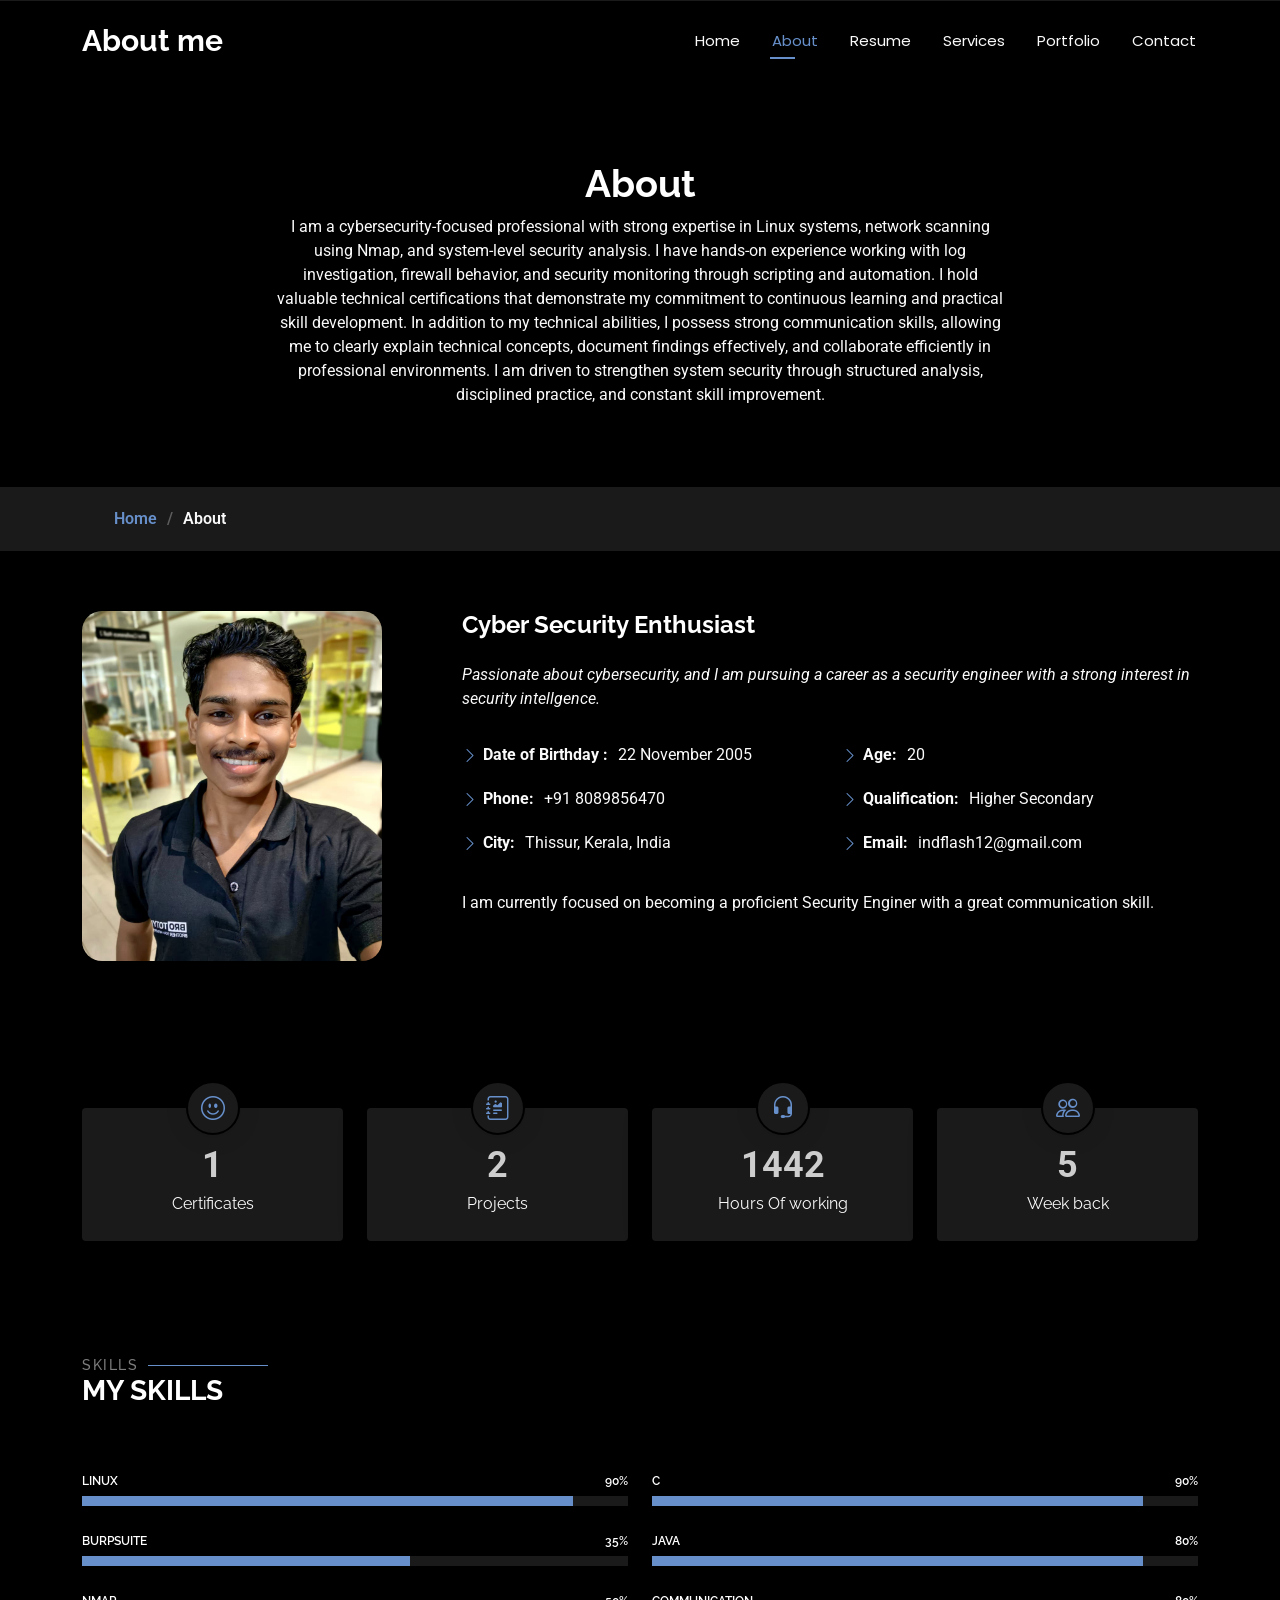
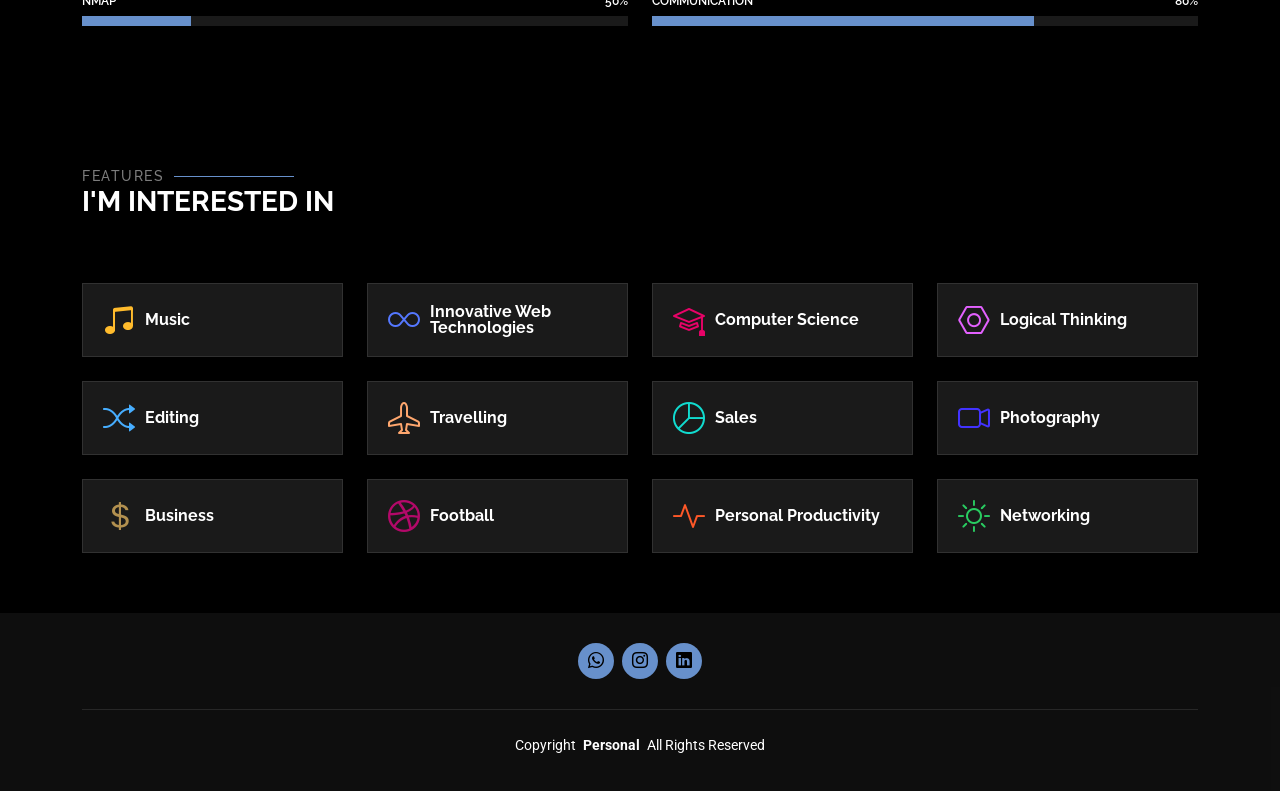
==== commit a4006642: "Update print statement from 'Hello' to 'Goodbye'" ====
--- a/about.html
+++ b/about.html
@@ -4,7 +4,7 @@
 <head>
   <meta charset="utf-8">
   <meta content="width=device-width, initial-scale=1.0" name="viewport">
-  <title>About | Salmanul Faris</title>
+  <title>About | Muhammed Darwish</title>
   <meta name="description" content="">
   <meta name="keywords" content="">
 
@@ -419,4 +419,5 @@
 
 </body>
 
-</html>+
+</html>
